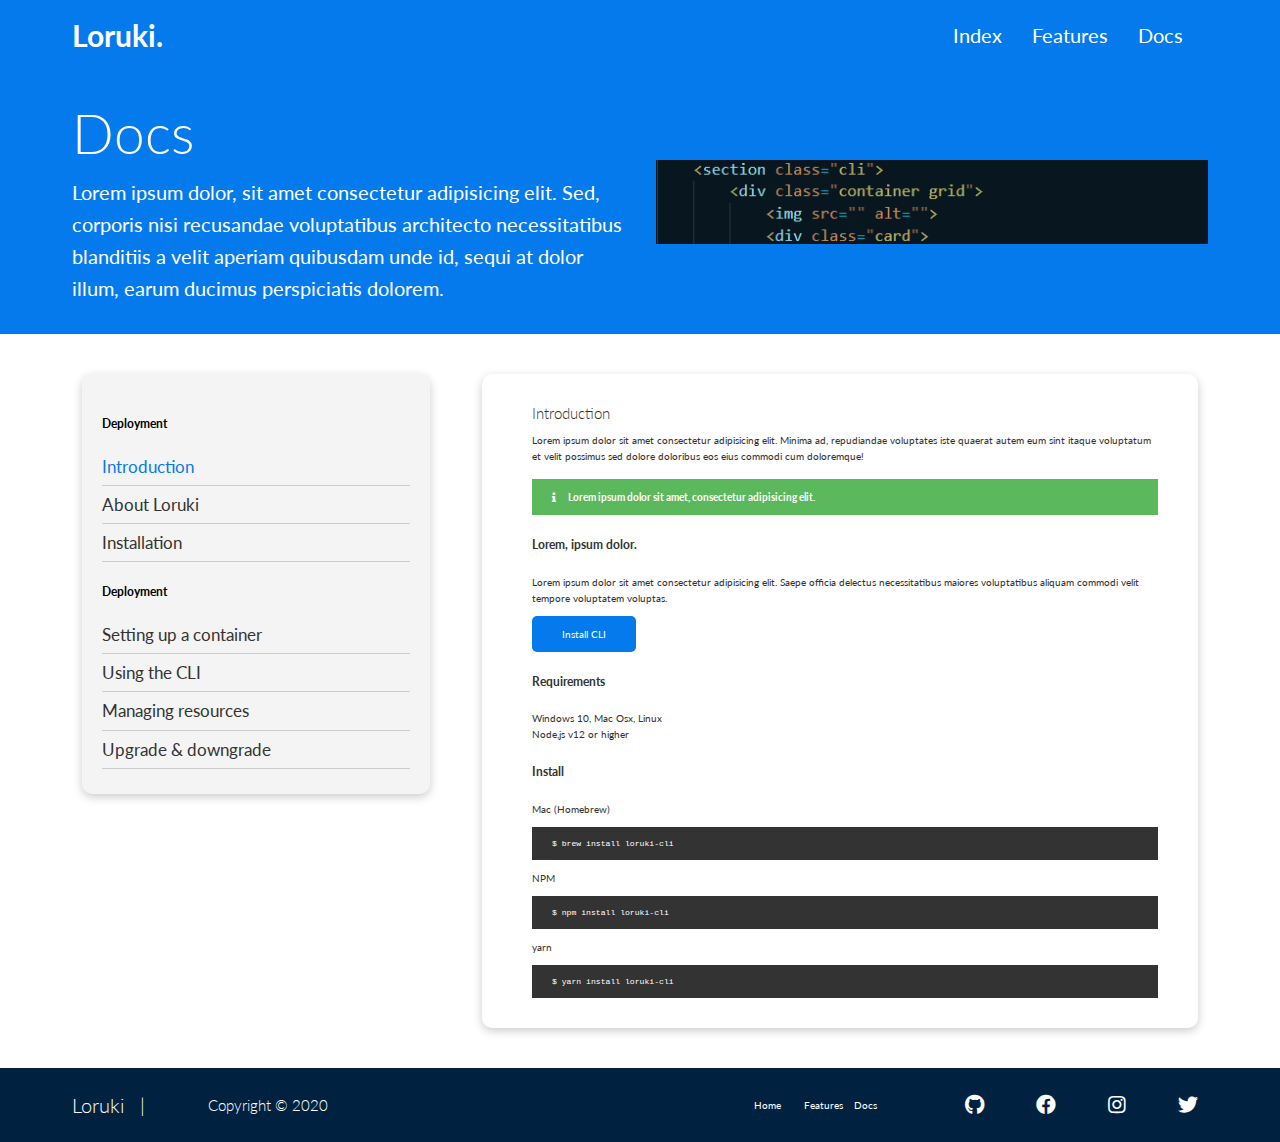
==== docs.html @ b0d9d1e9 "first commit" ====
<!DOCTYPE html>
<html lang="en">
<head>
    <meta charset="UTF-8">
    <meta http-equiv="X-UA-Compatible" content="IE=edge">
    <meta name="viewport" content="width=device-width, initial-scale=1.0">
    <link rel="stylesheet" href="https://cdnjs.cloudflare.com/ajax/libs/font-awesome/5.15.4/css/all.min.css" integrity="sha512-1ycn6IcaQQ40/MKBW2W4Rhis/DbILU74C1vSrLJxCq57o941Ym01SwNsOMqvEBFlcgUa6xLiPY/NS5R+E6ztJQ==" crossorigin="anonymous" referrerpolicy="no-referrer" />
    <link rel="stylesheet" href="/css/style.css">
    <title>Cloud Hosting | Exclusive</title>
</head>
<body>
    <div class="navbar">
        <div class="container flex">
            <h1 class="logo" >Loruki.</h1>
            <nav>
                <ul>
                    <li><a href="index.html">Index</a></li>
                    <li><a href="features.html">Features</a></li>
                    <li><a href="docs.html">Docs</a></li>
                </ul>
            </nav>

        </div>
    </div>
    <section class="docs-head bg-primary py-3">
        <div class="container grid">
            <div>
                <h1 class="xl" >Docs</h1>
                <p class="lead">Lorem ipsum dolor, sit amet consectetur adipisicing elit. Sed, corporis nisi recusandae voluptatibus architecto necessitatibus blanditiis a velit aperiam quibusdam unde id, sequi at dolor illum, earum ducimus perspiciatis dolorem. </p>
            </div>
            <img src="/imgs/Sans titre.png" alt="">
        </div>
    </section>
    <!--Docs main--> 
    <section class="docs-main my-4">
        <div class="container grid">
            <div class="card bg-light p-3">
                <h3 class="my-2">Deployment</h3>
                <nav>
                    <ul>
                        <li><a class="text-primary" href="#">Introduction</a></li>
                        <li><a href="#">About Loruki</a></li>
                        <li><a href="#">Installation</a></li>
                    </ul>
                </nav>
                <h3 class="my-2">Deployment</h3>
                <nav>
                    <ul>
                        <li><a href="#">Setting up a container</a></li>
                        <li><a href="#">Using the CLI</a></li>
                        <li><a href="#">Managing resources</a></li>
                        <li><a href="#">Upgrade & downgrade</a></li>
                    </ul>
                </nav>
            </div>
            <div class="card main-card">
                <h2>Introduction</h2>
                <p>Lorem ipsum dolor sit amet consectetur adipisicing elit. Minima ad, repudiandae voluptates iste quaerat autem eum sint itaque voluptatum et velit possimus sed dolore doloribus eos eius commodi cum doloremque!</p>
              <div class="alert alert-success py-1">
                  <i class="fas fa-info"></i> Lorem ipsum dolor sit amet, consectetur adipisicing elit.
              </div>  
              <h3>Lorem, ipsum dolor.</h3>  
              <p>Lorem ipsum dolor sit amet consectetur adipisicing elit. Saepe officia delectus necessitatibus maiores voluptatibus aliquam commodi velit tempore voluptatem voluptas.</p> 
              <a href="" class="btn btn-primary">Install CLI</a>
              <h3>Requirements</h3>
              <ul>
                  <li>Windows 10, Mac Osx, Linux</li>
                  <li>Node,js v12 or higher</li>
              </ul>
              <h3>Install</h3>
              <p>Mac (Homebrew)</p>
              <pre><code>$ brew install loruki-cli</code></pre>
              <p>NPM</p>
              <pre><code>$ npm install loruki-cli</code></pre>
              <p>yarn</p>
              <pre><code>$ yarn install loruki-cli</code></pre>
              
            
            
            
            </div>
        </div>
    </section>
    
<!--Footer-->
<footer class="footer bg-dark py-2">
    <div class="container">
        <div class="copy-right">
            <h1>Loruki </h1>
            <h1>|</h1>
            <h2>Copyright &copy; 2020</h2>
        </div>
        <div class="social2">
        <nav>
            <ul>
                <li><a href="index.html">Home</a></li>
                <li><a href="features.html">Features</a></li>
                <li><a href="docs.html">Docs</a></li>
            </ul>
        </nav>
        <div class="social grid grid">
            <a href="#"><i class="fab fa-github fa-2x"></i></a>
            <a href="#"><i class="fab fa-facebook fa-2x"></i></a>
            <a href="#"><i class="fab fa-instagram fa-2x"></i></a>
            <a href="#"><i class="fab fa-twitter fa-2x" ></i></a>
        </div>
        </div>
    </div>

</footer>


</body>
</html>
---- css/style.css ----
@import url("https://fonts.googleapis.com/css2?family=Lato:wght@300&display=swap");
/*---showcase----*/
.showcase {
  height: 400px;
  background-color: var(--primary-color);
  color: #fff;
  position: relative;
}

.showcase h1 {
  font-size: 4rem;
}

.showcase p {
  margin: 2rem 0rem;
}

.showcase .grid {
  -ms-grid-columns: 55% 45%;
      grid-template-columns: 55% 45%;
  gap: 3rem;
}

.showcase-form {
  position: relative;
  top: 6rem;
  height: 35rem;
  width: 40rem;
  padding: 4rem;
  z-index: 10;
  justify-self: flex-end;
}

.showcase-form .form-control {
  margin: 3rem 0rem;
  width: 100%;
  padding: 0.3rem;
  font-size: 1.6rem;
}

.showcase-form .form-control input[type="text"],
.showcase-form .form-control input[type="email"] {
  border: 0;
  border-bottom: 1px solid #b4becb;
  width: 100%;
}

.showcase-form .form-control .btn-primay {
  background-color: #020202;
}

.showcase-form .showcase-form input:focus {
  outline: none;
}

.showcase-text .btn-outline {
  background-color: transparent;
  border: 0.1rem #fff solid;
}

.showcase::before,
.showcase::after {
  content: "";
  color: black;
  position: absolute;
  height: 10rem;
  bottom: -7rem;
  right: 0;
  left: 0;
  background: #fff;
  -webkit-transform: skewY(-3deg);
          transform: skewY(-3deg);
}

/*---- navbar styling---**/
.navbar {
  background-color: var(--primary-color);
  color: #fff;
  height: 70px;
  width: 100%;
}

.navbar h1 {
  -webkit-box-flex: 1;
      -ms-flex: 1 1 85rem;
          flex: 1 1 85rem;
  font-weight: bolder;
  font-size: 3rem;
}

.navbar nav {
  -webkit-box-flex: 11;
      -ms-flex: 11 10rem;
          flex: 11 10rem;
}

.navbar .flex {
  -webkit-box-pack: justify;
      -ms-flex-pack: justify;
          justify-content: space-between;
}

.navbar .flex li {
  font-size: 2rem;
}

.navbar ul {
  display: -webkit-box;
  display: -ms-flexbox;
  display: flex;
}

.navbar a {
  color: #fff;
  padding: 10px;
  margin: 0 5px;
}

.navbar a:hover {
  border-bottom: 2px #fff solid;
}

/*---Utilities ---*/
.container {
  max-width: 95%;
  margin: 0 auto;
  padding: 0 40px;
}

.flex {
  display: -webkit-box;
  display: -ms-flexbox;
  display: flex;
  -webkit-box-pack: center;
      -ms-flex-pack: center;
          justify-content: center;
  -webkit-box-align: center;
      -ms-flex-align: center;
          align-items: center;
  height: 100%;
}

.grid {
  display: -ms-grid;
  display: grid;
  -ms-grid-columns: (1fr)[2];
      grid-template-columns: repeat(2, 1fr);
  gap: 3.2rem;
  -webkit-box-pack: center;
      -ms-flex-pack: center;
          justify-content: center;
  -webkit-box-align: center;
      -ms-flex-align: center;
          align-items: center;
  height: 100%;
}

.card {
  background-color: #fff;
  border-radius: 1rem;
  -webkit-box-shadow: 0 0.3rem 1rem rgba(0, 0, 0, 0.205);
          box-shadow: 0 0.3rem 1rem rgba(0, 0, 0, 0.205);
  color: #333;
  padding: 2rem;
  margin: 1rem;
}

.btn {
  display: inline-block;
  padding: 1rem 3rem;
  cursor: pointer;
  background: var(--primary-color);
  color: #fff;
  border: none;
  border-radius: 0.5rem;
}

.btn:hover {
  -webkit-transform: scale(0.95);
          transform: scale(0.95);
}

/*--- Alert ----*/
.alert {
  background-color: var(--light-color);
  padding-bottom: 1rem 2rem;
  font-weight: bold;
  margin: 1.5rem 0;
}

.alert i {
  margin-right: 1rem;
}

.alert-success {
  background-color: var(--success-color);
  color: #fff;
}

.alert-success i {
  padding-left: 2rem;
}

.alert-error {
  background-color: var(--error-color);
  color: #fff;
}

/*---text sizes -----*/
.lead {
  font-size: 2rem;
}

.sm {
  font-size: 1.6rem;
}

.md {
  font-size: 2.8rem;
}

.lg {
  font-size: 4rem;
}

.xl {
  font-size: 5.5rem;
}

/*--- backgrounds and colored buttons-----*/
.bg-primary,
.btn-primary {
  background-color: var(--primary-color);
  color: #fff;
}

.bg-secondary,
.btn-secondary {
  background-color: var(--secondary-color);
  color: #fff;
}

.bg-dark,
.btn-dark {
  background-color: var(--dark-color);
  color: #fff;
}

.bg-dark a {
  color: white;
}

.bg-light,
.btn-light {
  background-color: var(--light-color);
  color: black;
}

/*---text colors---*/
.text-primary {
  color: var(--primary-color);
}

.text-secondary {
  color: var(--secondary-color);
}

.text-dark {
  color: var(--dark-color);
}

.text-light {
  color: var(--light-color);
}

/*-- end---*/
.text-center {
  text-align: center;
}

.grid-3 {
  -ms-grid-columns: (1fr)[3];
      grid-template-columns: repeat(3, 1fr);
}

.cloud .grid {
  -ms-grid-columns: 4fr 3fr;
      grid-template-columns: 4fr 3fr;
}

/*---margins-**/
.my-1 {
  margin: 1rem 0rem;
}

.my-2 {
  margin: 1.5rem 0rem;
}

.my-3 {
  margin: 2rem 0rem;
}

.my-4 {
  margin: 3rem 0rem;
}

.my-5 {
  margin: 4rem 0rem;
}

.m-1 {
  margin: 1rem;
}

.m-2 {
  margin: 1.5rem;
}

.m-3 {
  margin: 2rem;
}

.m-4 {
  margin: 3rem;
}

.m-5 {
  margin: 4rem;
}

/*---Padding-**/
.py-1 {
  padding: 1rem 0rem;
}

.py-2 {
  padding: 1.5rem 0rem;
}

.py-3 {
  padding: 2rem 0rem;
}

.py-4 {
  padding: 3rem 0rem;
}

.py-5 {
  padding: 4rem 0rem;
}

.p-1 {
  padding: 1rem;
}

.p-2 {
  padding: 1.5rem;
}

.p-3 {
  padding: 2rem;
}

.p-4 {
  padding: 3rem;
}

.p-5 {
  padding: 4rem;
}

.stats {
  padding-top: 15rem;
  padding-bottom: 10rem;
}

.stats .stats-heading {
  max-width: 70rem;
  margin: auto;
  font-size: 2rem;
}

.stats .grid h3 {
  font-size: 3.5rem;
}

.stats .grid p {
  font-size: 2rem;
  font-weight: bold;
}

.cli {
  padding-bottom: 10rem;
}

.cli .grid {
  -ms-grid-columns: (1fr)[3];
      grid-template-columns: repeat(3, 1fr);
  -ms-grid-rows: (1fr)[2];
      grid-template-rows: repeat(2, 1fr);
}

.cli .grid > *:first-child {
  -ms-grid-column: 1;
  -ms-grid-column-span: 2;
  grid-column: 1/3;
  -ms-grid-row: 1;
  -ms-grid-row-span: 2;
  grid-row: 1/3;
}

.cloud {
  min-height: 70vh;
  margin-bottom: 0rem;
}

#plant-right {
  animation: plants 5s infinite ease alternate-reverse;
  -webkit-transform-origin: bottom;
          transform-origin: bottom;
}

.cloud-images {
  margin: 5rem 0rem;
  width: 100%;
  height: 100%;
  -o-object-fit: cover;
     object-fit: cover;
}

.cloud a {
  border: 0px solid white;
  padding: 1rem 3rem;
}

/*--animations----*/
@-webkit-keyframes plants {
  from {
    -webkit-transform: rotateZ(-5deg);
            transform: rotateZ(-5deg);
    to {
      -webkit-transform: rotateZ(0deg);
              transform: rotateZ(0deg);
    }
  }
}
@keyframes plants {
  from {
    -webkit-transform: rotateZ(-5deg);
            transform: rotateZ(-5deg);
    to {
      -webkit-transform: rotateZ(0deg);
              transform: rotateZ(0deg);
    }
  }
}

.languages .card {
  text-align: center;
  margin: 1.8rem 1rem 4rem;
  -webkit-transition: -webkit-transform 0.15s ease-in;
  transition: -webkit-transform 0.15s ease-in;
  transition: transform 0.15s ease-in;
  transition: transform 0.15s ease-in, -webkit-transform 0.15s ease-in;
}

.languages .card h4 {
  font-size: 2rem;
  margin-bottom: 1rem;
}

.languages .card:hover {
  -webkit-transform: translateY(-15%);
          transform: translateY(-15%);
}

.languages svg {
  width: 100%;
  height: 100%;
  margin: 0 0 0 auto;
}

footer .social a {
  margin: 0 1rem;
}

footer .container {
  display: -ms-grid;
  display: grid;
  -ms-grid-columns: 60% 40%;
      grid-template-columns: 60% 40%;
}

.footer .copy-right {
  display: -ms-grid;
  display: grid;
  -ms-grid-columns: 10% 10% 20%;
      grid-template-columns: 10% 10% 20%;
  -webkit-box-align: center;
      -ms-flex-align: center;
          align-items: center;
}

footer .social2 {
  display: -ms-grid;
  display: grid;
  -ms-grid-columns: (1fr)[2];
      grid-template-columns: repeat(2, 1fr);
  -webkit-box-align: center;
      -ms-flex-align: center;
          align-items: center;
}

footer .social {
  display: -ms-grid;
  display: grid;
  -ms-grid-columns: (1fr)[4];
      grid-template-columns: repeat(4, 1fr);
  -webkit-box-align: center;
      -ms-flex-align: center;
          align-items: center;
}

footer nav ul {
  display: -ms-grid;
  display: grid;
  -ms-grid-columns: (1fr)[4];
      grid-template-columns: repeat(4, 1fr);
  -webkit-box-align: center;
      -ms-flex-align: center;
          align-items: center;
}

@media (max-width: 768px) {
  .grid,
  .showcase .grid,
  .stats .grid,
  .cli .grid,
  .cloud .grid,
  .features-main .grid,
  .docs-main .grid {
    -ms-grid-columns: 1fr;
        grid-template-columns: 1fr;
    -ms-grid-rows: 1fr;
        grid-template-rows: 1fr;
  }
  .showcase {
    height: auto;
  }
  .showcase .showcase-text {
    text-align: center;
    margin-top: 4rem;
    -webkit-animation: slideInFromTop 0.5s ease-in;
            animation: slideInFromTop 0.5s ease-in;
  }
  .showcase .showcase-form {
    -ms-grid-column-align: center;
        justify-self: center;
    margin: auto;
    -webkit-animation: slideInFromBottom 0.5s ease-in;
            animation: slideInFromBottom 0.5s ease-in;
  }
  .cli .grid > *:first-child {
    -ms-grid-column: 1;
    grid-column: 1;
    -ms-grid-row: 1;
    grid-row: 1;
  }
  .features-head,
  .features-sub-head,
  .docs-head {
    text-align: center;
  }
  .features-head img,
  .features-sub-head img,
  .docs-head img {
    -ms-grid-column-align: center;
        justify-self: center;
  }
  .features-main .grid {
    display: -webkit-box;
    display: -ms-flexbox;
    display: flex;
    -webkit-box-orient: vertical;
    -webkit-box-direction: normal;
        -ms-flex-direction: column;
            flex-direction: column;
  }
  .showcase-form {
    -webkit-animation: slideInFromBottom 1s ease-in;
            animation: slideInFromBottom 1s ease-in;
  }
  .stats {
    -webkit-animation: none;
            animation: none;
  }
}

@media (max-width: 500px) {
  .navbar {
    height: 110px;
  }
  .navbar .flex {
    -webkit-box-orient: vertical;
    -webkit-box-direction: normal;
        -ms-flex-direction: column;
            flex-direction: column;
  }
  .navbar ul {
    padding: 10px;
    background-color: rgba(0, 0, 0, 0.093);
  }
}

.features-head img {
  width: 50rem;
  -webkit-box-pack: end;
      -ms-flex-pack: end;
          justify-content: flex-end;
}

.features-sub-head img {
  width: 50rem;
  -webkit-box-pack: end;
      -ms-flex-pack: end;
          justify-content: flex-end;
  -o-object-fit: cover;
     object-fit: cover;
}

.features-sub-head {
  height: 40vh;
}

.features-main .card i {
  margin: 20px;
}

.features-main .grid {
  padding: 3rem;
}

.features-main .grid *:nth-child(1) {
  -ms-grid-column: 1;
  -ms-grid-column-span: 3;
  grid-column: 1/ 4;
}

.features-main .grid *:nth-child(2) {
  -ms-grid-column: 1;
  -ms-grid-column-span: 2;
  grid-column: 1/ 3;
}

.docs-main .main-card {
  padding: 2rem 4rem 3rem 5rem;
}

.docs-main h3 {
  margin: 2rem 0;
}

.docs-main nav li {
  font-size: 1.7rem;
  padding-bottom: 0.5rem;
  margin-bottom: 0.5rem;
  border-bottom: 0.1rem #ccc solid;
}

.docs-main a:hover {
  font-weight: bolder;
}

.docs-main .grid {
  -ms-grid-columns: 1fr 2fr;
      grid-template-columns: 1fr 2fr;
  -webkit-box-align: start;
      -ms-flex-align: start;
          align-items: flex-start;
}

@-webkit-keyframes slideInFromLeft {
  0% {
    -webkit-transform: translateX(-100%);
            transform: translateX(-100%);
  }
  100% {
    -webkit-transform: translateX(0%);
            transform: translateX(0%);
  }
}

@keyframes slideInFromLeft {
  0% {
    -webkit-transform: translateX(-100%);
            transform: translateX(-100%);
  }
  100% {
    -webkit-transform: translateX(0%);
            transform: translateX(0%);
  }
}

@-webkit-keyframes slideinfromright {
  from {
    -webkit-transform: translateX(100%);
            transform: translateX(100%);
  }
  to {
    -webkit-transform: translateX(0%);
            transform: translateX(0%);
  }
}

@keyframes slideinfromright {
  from {
    -webkit-transform: translateX(100%);
            transform: translateX(100%);
  }
  to {
    -webkit-transform: translateX(0%);
            transform: translateX(0%);
  }
}

@-webkit-keyframes slideInFromTop {
  0% {
    -webkit-transform: translatey(-100%);
            transform: translatey(-100%);
  }
  100% {
    -webkit-transform: translateY(0%);
            transform: translateY(0%);
  }
}

@keyframes slideInFromTop {
  0% {
    -webkit-transform: translatey(-100%);
            transform: translatey(-100%);
  }
  100% {
    -webkit-transform: translateY(0%);
            transform: translateY(0%);
  }
}

@-webkit-keyframes slideInFromBottom {
  0% {
    -webkit-transform: translateY(100%);
            transform: translateY(100%);
  }
  100% {
    -webkit-transform: translateY(0%);
            transform: translateY(0%);
  }
}

@keyframes slideInFromBottom {
  0% {
    -webkit-transform: translateY(100%);
            transform: translateY(100%);
  }
  100% {
    -webkit-transform: translateY(0%);
            transform: translateY(0%);
  }
}

.showcase-text {
  -webkit-animation: slideInFromLeft 1s ease-in;
          animation: slideInFromLeft 1s ease-in;
}

.showcase-form {
  -webkit-animation: slideinfromright 1s ease-in;
          animation: slideinfromright 1s ease-in;
}

.stats {
  -webkit-animation: slideInFromBottom 1s ease-in;
          animation: slideInFromBottom 1s ease-in;
}

* {
  margin: 0;
  padding: 0;
  -webkit-box-sizing: border-box;
          box-sizing: border-box;
}

html {
  font-size: 62.5%;
}

:root {
  --primary-color: #047aed;
  --secondary-color: #1c3fa8;
  --dark-color: #002240;
  --light-color: #f4f4f4;
  --success-color: #5cb85c;
  --error-color: #d9534f;
}

body {
  font-family: "lato", sans-serif;
  color: #333;
  line-height: 1.6;
}

ul {
  list-style: none;
}

a {
  text-decoration: none;
  color: #333;
}

h1,
h2 {
  font-weight: 300;
  line-height: 1.2;
  margin: 10px 0;
}

p {
  margin: 10px 0;
}

img {
  width: 100%;
}

code,
pre {
  background: #333;
  color: #fff;
  padding: 1rem;
}

.hidden {
  visibility: hidden;
  height: 0;
}
/*# sourceMappingURL=style.css.map */
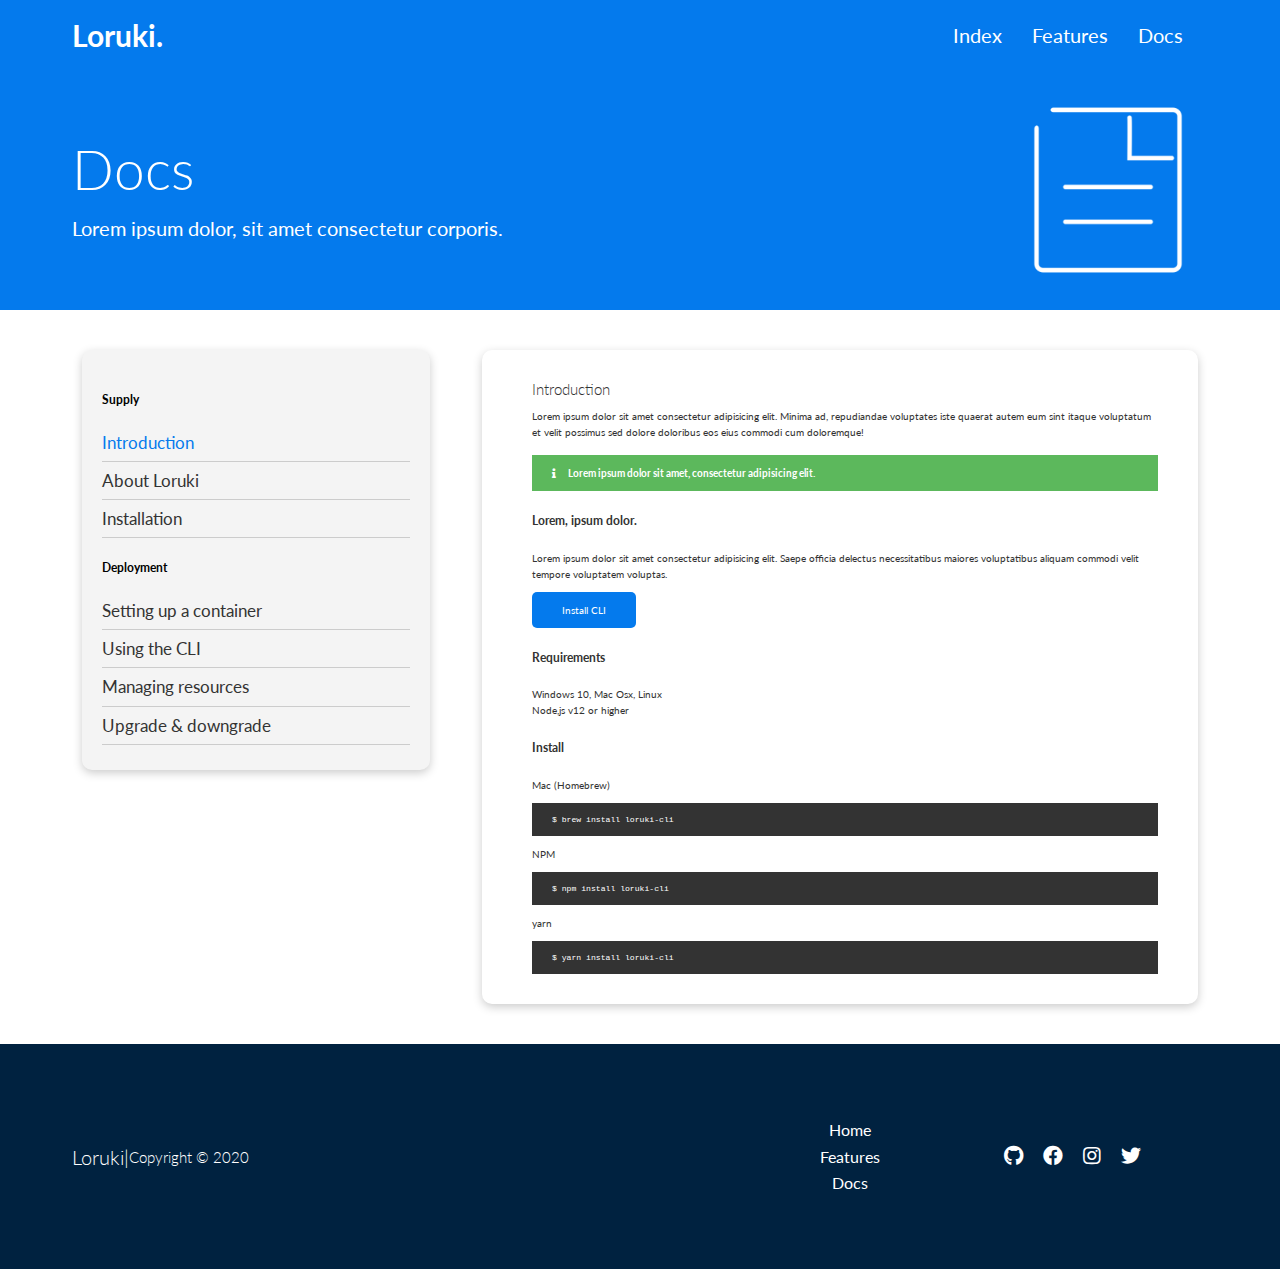
==== commit eb77ca15: "Add files via upload" ====
--- a/docs.html
+++ b/docs.html
@@ -1,114 +1,115 @@
-<!DOCTYPE html>
-<html lang="en">
-<head>
-    <meta charset="UTF-8">
-    <meta http-equiv="X-UA-Compatible" content="IE=edge">
-    <meta name="viewport" content="width=device-width, initial-scale=1.0">
-    <link rel="stylesheet" href="https://cdnjs.cloudflare.com/ajax/libs/font-awesome/5.15.4/css/all.min.css" integrity="sha512-1ycn6IcaQQ40/MKBW2W4Rhis/DbILU74C1vSrLJxCq57o941Ym01SwNsOMqvEBFlcgUa6xLiPY/NS5R+E6ztJQ==" crossorigin="anonymous" referrerpolicy="no-referrer" />
-    <link rel="stylesheet" href="/css/style.css">
-    <title>Cloud Hosting | Exclusive</title>
-</head>
-<body>
-    <div class="navbar">
-        <div class="container flex">
-            <h1 class="logo" >Loruki.</h1>
-            <nav>
-                <ul>
-                    <li><a href="index.html">Index</a></li>
-                    <li><a href="features.html">Features</a></li>
-                    <li><a href="docs.html">Docs</a></li>
-                </ul>
-            </nav>
-
-        </div>
-    </div>
-    <section class="docs-head bg-primary py-3">
-        <div class="container grid">
-            <div>
-                <h1 class="xl" >Docs</h1>
-                <p class="lead">Lorem ipsum dolor, sit amet consectetur adipisicing elit. Sed, corporis nisi recusandae voluptatibus architecto necessitatibus blanditiis a velit aperiam quibusdam unde id, sequi at dolor illum, earum ducimus perspiciatis dolorem. </p>
-            </div>
-            <img src="/imgs/Sans titre.png" alt="">
-        </div>
-    </section>
-    <!--Docs main--> 
-    <section class="docs-main my-4">
-        <div class="container grid">
-            <div class="card bg-light p-3">
-                <h3 class="my-2">Deployment</h3>
-                <nav>
-                    <ul>
-                        <li><a class="text-primary" href="#">Introduction</a></li>
-                        <li><a href="#">About Loruki</a></li>
-                        <li><a href="#">Installation</a></li>
-                    </ul>
-                </nav>
-                <h3 class="my-2">Deployment</h3>
-                <nav>
-                    <ul>
-                        <li><a href="#">Setting up a container</a></li>
-                        <li><a href="#">Using the CLI</a></li>
-                        <li><a href="#">Managing resources</a></li>
-                        <li><a href="#">Upgrade & downgrade</a></li>
-                    </ul>
-                </nav>
-            </div>
-            <div class="card main-card">
-                <h2>Introduction</h2>
-                <p>Lorem ipsum dolor sit amet consectetur adipisicing elit. Minima ad, repudiandae voluptates iste quaerat autem eum sint itaque voluptatum et velit possimus sed dolore doloribus eos eius commodi cum doloremque!</p>
-              <div class="alert alert-success py-1">
-                  <i class="fas fa-info"></i> Lorem ipsum dolor sit amet, consectetur adipisicing elit.
-              </div>  
-              <h3>Lorem, ipsum dolor.</h3>  
-              <p>Lorem ipsum dolor sit amet consectetur adipisicing elit. Saepe officia delectus necessitatibus maiores voluptatibus aliquam commodi velit tempore voluptatem voluptas.</p> 
-              <a href="" class="btn btn-primary">Install CLI</a>
-              <h3>Requirements</h3>
-              <ul>
-                  <li>Windows 10, Mac Osx, Linux</li>
-                  <li>Node,js v12 or higher</li>
-              </ul>
-              <h3>Install</h3>
-              <p>Mac (Homebrew)</p>
-              <pre><code>$ brew install loruki-cli</code></pre>
-              <p>NPM</p>
-              <pre><code>$ npm install loruki-cli</code></pre>
-              <p>yarn</p>
-              <pre><code>$ yarn install loruki-cli</code></pre>
-              
-            
-            
-            
-            </div>
-        </div>
-    </section>
-    
-<!--Footer-->
-<footer class="footer bg-dark py-2">
-    <div class="container">
-        <div class="copy-right">
-            <h1>Loruki </h1>
-            <h1>|</h1>
-            <h2>Copyright &copy; 2020</h2>
-        </div>
-        <div class="social2">
-        <nav>
-            <ul>
-                <li><a href="index.html">Home</a></li>
-                <li><a href="features.html">Features</a></li>
-                <li><a href="docs.html">Docs</a></li>
-            </ul>
-        </nav>
-        <div class="social grid grid">
-            <a href="#"><i class="fab fa-github fa-2x"></i></a>
-            <a href="#"><i class="fab fa-facebook fa-2x"></i></a>
-            <a href="#"><i class="fab fa-instagram fa-2x"></i></a>
-            <a href="#"><i class="fab fa-twitter fa-2x" ></i></a>
-        </div>
-        </div>
-    </div>
-
-</footer>
-
-
-</body>
+<!DOCTYPE html>
+<html lang="en">
+<head>
+    <meta charset="UTF-8">
+    <meta http-equiv="X-UA-Compatible" content="IE=edge">
+    <meta name="viewport" content="width=device-width, initial-scale=1.0">
+    <link rel="stylesheet" href="https://cdnjs.cloudflare.com/ajax/libs/font-awesome/5.15.4/css/all.min.css" integrity="sha512-1ycn6IcaQQ40/MKBW2W4Rhis/DbILU74C1vSrLJxCq57o941Ym01SwNsOMqvEBFlcgUa6xLiPY/NS5R+E6ztJQ==" crossorigin="anonymous" referrerpolicy="no-referrer" />
+    <link rel="stylesheet" href="/css/style.css">
+    <title>Cloud Hosting | Exclusive</title>
+</head>
+<body>
+    <div class="navbar">
+        <div class="container flex">
+            <h1 class="logo" >Loruki.</h1>
+            <nav>
+                <ul>
+                    <li><a href="index.html">Index</a></li>
+                    <li><a href="features.html">Features</a></li>
+                    <li><a href="docs.html">Docs</a></li>
+                </ul>
+            </nav>
+
+        </div>
+    </div>
+    <!--docs section-->
+    <section class="docs-head bg-primary py-3">
+        <div class="container grid">
+            <div>
+                <h1 class="xl" >Docs</h1>
+                <p class="lead">Lorem ipsum dolor, sit amet consectetur   corporis. </p>
+            </div>
+            <img src="/img/docs.png" alt="">
+        </div>
+    </section>
+    <!--Docs main--> 
+    <section class="docs-main my-4">
+        <div class="container grid">
+            <div class="card bg-light p-3">
+                <h3 class="my-2">Supply</h3>
+                <nav>
+                    <ul>
+                        <li><a class="text-primary" href="#">Introduction</a></li>
+                        <li><a href="#">About Loruki</a></li>
+                        <li><a href="#">Installation</a></li>
+                    </ul>
+                </nav>
+                <h3 class="my-2">Deployment</h3>
+                <nav>
+                    <ul>
+                        <li><a href="#">Setting up a container</a></li>
+                        <li><a href="#">Using the CLI</a></li>
+                        <li><a href="#">Managing resources</a></li>
+                        <li><a href="#">Upgrade & downgrade</a></li>
+                    </ul>
+                </nav>
+            </div>
+            <div class="card main-card">
+                <h2>Introduction</h2>
+                <p>Lorem ipsum dolor sit amet consectetur adipisicing elit. Minima ad, repudiandae voluptates iste quaerat autem eum sint itaque voluptatum et velit possimus sed dolore doloribus eos eius commodi cum doloremque!</p>
+              <div class="alert alert-success py-1">
+                  <i class="fas fa-info"></i> Lorem ipsum dolor sit amet, consectetur adipisicing elit.
+              </div>  
+              <h3>Lorem, ipsum dolor.</h3>  
+              <p>Lorem ipsum dolor sit amet consectetur adipisicing elit. Saepe officia delectus necessitatibus maiores voluptatibus aliquam commodi velit tempore voluptatem voluptas.</p> 
+              <a href="" class="btn btn-primary">Install CLI</a>
+              <h3>Requirements</h3>
+              <ul>
+                  <li>Windows 10, Mac Osx, Linux</li>
+                  <li>Node,js v12 or higher</li>
+              </ul>
+              <h3>Install</h3>
+              <p>Mac (Homebrew)</p>
+              <pre><code>$ brew install loruki-cli</code></pre>
+              <p>NPM</p>
+              <pre><code>$ npm install loruki-cli</code></pre>
+              <p>yarn</p>
+              <pre><code>$ yarn install loruki-cli</code></pre>
+              
+            
+            
+            
+            </div>
+        </div>
+    </section>
+    
+<!--Footer-->
+<footer class="footer bg-dark ">
+    <div class="container">
+        <div class="copy-right">
+            <h1>Loruki </h1>
+            <h1>|</h1>
+            <h2>Copyright &copy; 2020</h2>
+        </div>
+        <div class="social-main">
+        <nav>
+            <ul>
+                <li><a href="index.html">Home</a></li>
+                <li><a href="features.html">Features</a></li>
+                <li><a href="docs.html">Docs</a></li>
+            </ul>
+        </nav>
+        <div class="social">
+            <a href="#"><i class="fab fa-github fa-2x"></i></a>
+            <a href="#"><i class="fab fa-facebook fa-2x"></i></a>
+            <a href="#"><i class="fab fa-instagram fa-2x"></i></a>
+            <a href="#"><i class="fab fa-twitter fa-2x" ></i></a>
+        </div>
+        </div>
+    </div>
+
+</footer>
+
+
+</body>
 </html>--- a/css/style.css
+++ b/css/style.css
@@ -394,6 +394,13 @@
   padding-bottom: 10rem;
 }
 
+.cli img {
+  height: 80%;
+  width: 80%;
+  -o-object-fit: cover;
+     object-fit: cover;
+}
+
 .cli .grid {
   -ms-grid-columns: (1fr)[3];
       grid-template-columns: repeat(3, 1fr);
@@ -411,20 +418,34 @@
 }
 
 .cloud {
-  min-height: 70vh;
   margin-bottom: 0rem;
-}
-
-#plant-right {
-  animation: plants 5s infinite ease alternate-reverse;
-  -webkit-transform-origin: bottom;
-          transform-origin: bottom;
-}
-
-.cloud-images {
-  margin: 5rem 0rem;
-  width: 100%;
-  height: 100%;
+  min-height: 60vh;
+}
+
+.cloud .container {
+  display: -webkit-box;
+  display: -ms-flexbox;
+  display: flex;
+  -webkit-box-align: center;
+      -ms-flex-align: center;
+          align-items: center;
+  -webkit-box-pack: center;
+      -ms-flex-pack: center;
+          justify-content: center;
+  -ms-flex-wrap: wrap;
+      flex-wrap: wrap;
+}
+
+.cloud .container .text-center {
+  -webkit-box-flex: 1;
+      -ms-flex: 1 1 20rem;
+          flex: 1 1 20rem;
+}
+
+.cloud .container img {
+  -webkit-box-flex: 1;
+      -ms-flex: 1 1 20rem;
+          flex: 1 1 20rem;
   -o-object-fit: cover;
      object-fit: cover;
 }
@@ -432,28 +453,6 @@
 .cloud a {
   border: 0px solid white;
   padding: 1rem 3rem;
-}
-
-/*--animations----*/
-@-webkit-keyframes plants {
-  from {
-    -webkit-transform: rotateZ(-5deg);
-            transform: rotateZ(-5deg);
-    to {
-      -webkit-transform: rotateZ(0deg);
-              transform: rotateZ(0deg);
-    }
-  }
-}
-@keyframes plants {
-  from {
-    -webkit-transform: rotateZ(-5deg);
-            transform: rotateZ(-5deg);
-    to {
-      -webkit-transform: rotateZ(0deg);
-              transform: rotateZ(0deg);
-    }
-  }
 }
 
 .languages .card {
@@ -481,55 +480,90 @@
   margin: 0 0 0 auto;
 }
 
+.languages .container {
+  display: -webkit-box;
+  display: -ms-flexbox;
+  display: flex;
+  -ms-flex-wrap: wrap;
+      flex-wrap: wrap;
+}
+
 footer .social a {
   margin: 0 1rem;
 }
 
+footer {
+  height: 25vh;
+}
+
 footer .container {
-  display: -ms-grid;
-  display: grid;
-  -ms-grid-columns: 60% 40%;
-      grid-template-columns: 60% 40%;
-}
-
-.footer .copy-right {
-  display: -ms-grid;
-  display: grid;
-  -ms-grid-columns: 10% 10% 20%;
-      grid-template-columns: 10% 10% 20%;
+  height: 25vh;
+  display: -webkit-box;
+  display: -ms-flexbox;
+  display: flex;
   -webkit-box-align: center;
       -ms-flex-align: center;
           align-items: center;
 }
 
-footer .social2 {
-  display: -ms-grid;
-  display: grid;
-  -ms-grid-columns: (1fr)[2];
-      grid-template-columns: repeat(2, 1fr);
+footer .container .copy-right {
+  -webkit-box-flex: 2;
+      -ms-flex: 2 1 20rem;
+          flex: 2 1 20rem;
+  display: -webkit-box;
+  display: -ms-flexbox;
+  display: flex;
   -webkit-box-align: center;
       -ms-flex-align: center;
           align-items: center;
-}
-
-footer .social {
-  display: -ms-grid;
-  display: grid;
-  -ms-grid-columns: (1fr)[4];
-      grid-template-columns: repeat(4, 1fr);
+  -webkit-box-pack: start;
+      -ms-flex-pack: start;
+          justify-content: flex-start;
+}
+
+footer .container .social-main {
+  -webkit-box-flex: 1;
+      -ms-flex: 1 1 20rem;
+          flex: 1 1 20rem;
+  display: -webkit-box;
+  display: -ms-flexbox;
+  display: flex;
   -webkit-box-align: center;
       -ms-flex-align: center;
           align-items: center;
-}
-
-footer nav ul {
-  display: -ms-grid;
-  display: grid;
-  -ms-grid-columns: (1fr)[4];
-      grid-template-columns: repeat(4, 1fr);
+  -ms-flex-pack: distribute;
+      justify-content: space-around;
+}
+
+footer .container .social-main nav ul {
+  display: -webkit-box;
+  display: -ms-flexbox;
+  display: flex;
+  -webkit-box-orient: vertical;
+  -webkit-box-direction: normal;
+      -ms-flex-direction: column;
+          flex-direction: column;
+  -webkit-box-pack: center;
+      -ms-flex-pack: center;
+          justify-content: center;
   -webkit-box-align: center;
       -ms-flex-align: center;
           align-items: center;
+}
+
+footer .container .social-main nav ul li {
+  font-size: calc(1rem + 0.5vw);
+}
+
+footer .container .social-main nav ul li:hover {
+  font-weight: bolder;
+  border-bottom: 2.5px solid white;
+}
+
+footer .container .social-main .social {
+  display: -webkit-box;
+  display: -ms-flexbox;
+  display: flex;
 }
 
 @media (max-width: 768px) {
@@ -595,6 +629,59 @@
     -webkit-animation: none;
             animation: none;
   }
+  footer {
+    height: 28vh;
+  }
+  footer .container {
+    display: -webkit-box;
+    display: -ms-flexbox;
+    display: flex;
+    -webkit-box-orient: vertical;
+    -webkit-box-direction: normal;
+        -ms-flex-direction: column;
+            flex-direction: column;
+  }
+  footer .container .copy-right {
+    display: -webkit-box;
+    display: -ms-flexbox;
+    display: flex;
+    -ms-flex-pack: distribute;
+        justify-content: space-around;
+  }
+  footer .container .social-main {
+    display: -webkit-box;
+    display: -ms-flexbox;
+    display: flex;
+    -webkit-box-orient: vertical;
+    -webkit-box-direction: normal;
+        -ms-flex-direction: column;
+            flex-direction: column;
+    -webkit-box-pack: center;
+        -ms-flex-pack: center;
+            justify-content: center;
+    -webkit-box-align: center;
+        -ms-flex-align: center;
+            align-items: center;
+  }
+  footer .container .social-main nav ul {
+    display: -webkit-box;
+    display: -ms-flexbox;
+    display: flex;
+    -webkit-box-orient: vertical;
+    -webkit-box-direction: normal;
+        -ms-flex-direction: column;
+            flex-direction: column;
+  }
+  footer .container .social-main .social {
+    margin: 1.5rem 0;
+  }
+  .docs-main .container {
+    display: -webkit-box;
+    display: -ms-flexbox;
+    display: flex;
+    -ms-flex-wrap: wrap;
+        flex-wrap: wrap;
+  }
 }
 
 @media (max-width: 500px) {
@@ -611,26 +698,32 @@
     padding: 10px;
     background-color: rgba(0, 0, 0, 0.093);
   }
-}
-
+  .showcase-form {
+    width: auto;
+  }
+  .stats .stats-heading {
+    margin-bottom: 8rem;
+  }
+}
+
+/*---features head--*/
 .features-head img {
-  width: 50rem;
-  -webkit-box-pack: end;
-      -ms-flex-pack: end;
-          justify-content: flex-end;
-}
-
+  width: 30rem;
+  height: 30rem;
+  -ms-grid-column-align: self-end;
+      justify-self: self-end;
+}
+
+/*--features subhead-*/
 .features-sub-head img {
-  width: 50rem;
-  -webkit-box-pack: end;
-      -ms-flex-pack: end;
-          justify-content: flex-end;
+  width: 25rem;
+  justify-self: flex-end;
   -o-object-fit: cover;
      object-fit: cover;
 }
 
 .features-sub-head {
-  height: 40vh;
+  min-height: 50vh;
 }
 
 .features-main .card i {
@@ -678,6 +771,13 @@
   -webkit-box-align: start;
       -ms-flex-align: start;
           align-items: flex-start;
+}
+
+.docs-head img {
+  height: 20rem;
+  width: 20rem;
+  -ms-grid-column-align: self-end;
+      justify-self: self-end;
 }
 
 @-webkit-keyframes slideInFromLeft {
